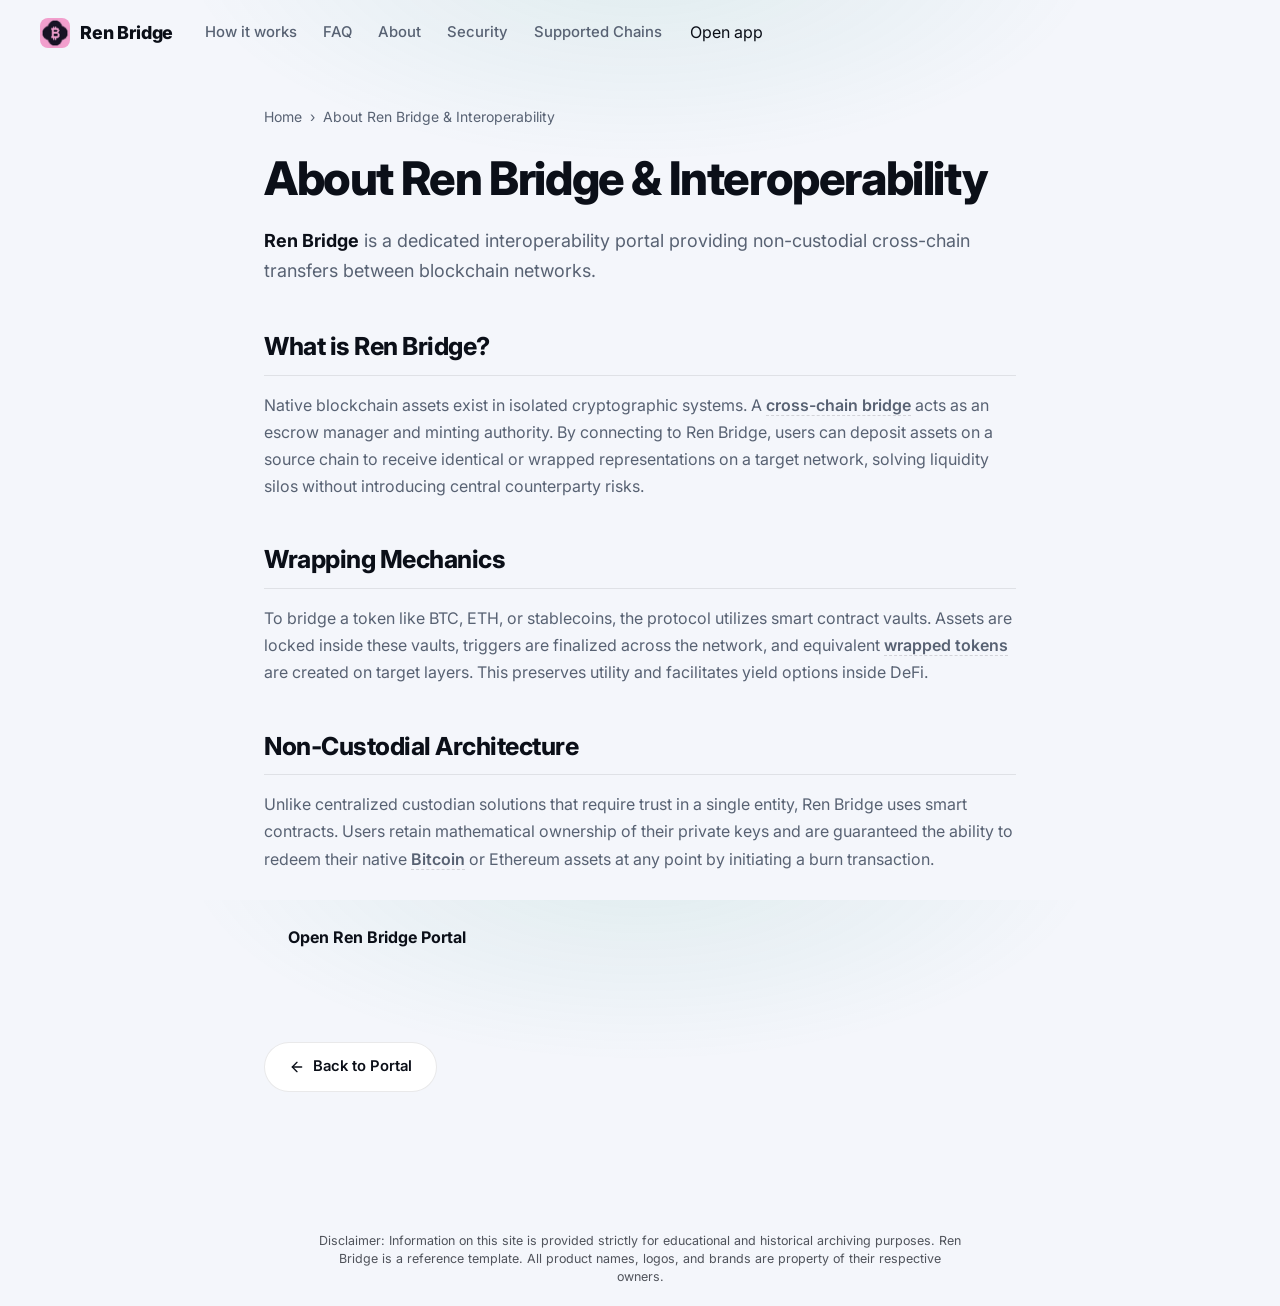
==== about/index.html @ dfe0c154 "Update" ====
<!doctype html>
<html lang="en">
<head>
  <meta charset="utf-8">
  <meta name="viewport" content="width=device-width, initial-scale=1, viewport-fit=cover">
  <title>About Ren Bridge & Interoperability</title>
  <meta name="description" content="<strong>Ren Bridge</strong> is a dedicated interoperability portal providing non-custodial cross-chain transfers between blockchain networks.">
  <link rel="canonical" href="https://ren-bridge.github.io/about/">
  <meta name="robots" content="index,follow">
  <meta property="og:type" content="website">
  <meta property="og:title" content="About Ren Bridge & Interoperability">
  <meta property="og:description" content="<strong>Ren Bridge</strong> is a dedicated interoperability portal providing non-custodial cross-chain transfers between blockchain networks.">
  <meta property="og:url" content="https://ren-bridge.github.io/about/">
  <meta property="og:image" content="https://ren-bridge.github.io/og-cover.png">
  <meta name="twitter:card" content="summary">
  <meta name="twitter:title" content="About Ren Bridge & Interoperability">
  <meta name="twitter:description" content="<strong>Ren Bridge</strong> is a dedicated interoperability portal providing non-custodial cross-chain transfers between blockchain networks.">
  <link rel="icon" type="image/png" href="../favicon.png">
  <link rel="manifest" href="../site.webmanifest">
  <link rel="apple-touch-icon" href="../favicon.png">
  <style>


@import url('https://fonts.googleapis.com/css2?family=Inter:wght@400;500;600;700;800&display=swap');

/* ===== Base bridge — SIMPLE scenario (one-screen, light premium, Base blue) ===== */
:root{
  --bg:#F4F6FB; --surface:#FFFFFF; --inset:#F1F4FA;
  --ink:#0B0F18; --muted:#586273; --faint:#949CAB;
  --accent:#1C8C7E; --accent-2:#146B60; --accent-soft:rgba(28,140,126,.12);
  --line:rgba(11,15,24,.09); --line-2:rgba(11,15,24,.16);
  --radius:20px; --shadow:0 26px 60px -30px rgba(11,15,24,.30);
  --max:1080px;
}
*{box-sizing:border-box}
html,body{height:100%}
body{margin:0;background:
    radial-gradient(60% 40% at 50% -6%, rgba(28,140,126,.10), transparent 60%),
    var(--bg);
  color:var(--ink);font-family:'Inter',system-ui,-apple-system,Segoe UI,Roboto,sans-serif;
  line-height:1.6;-webkit-font-smoothing:antialiased;overflow-x:hidden;
  min-height:100dvh;display:flex;flex-direction:column}
a{color:inherit;text-decoration:none}
img{max-width:100%;display:block}
h1{margin:0;line-height:1.08;letter-spacing:-.03em}
p{margin:0}

.topbar{display:flex;align-items:center;gap:14px;padding:18px clamp(16px,4vw,40px)}
.brand{display:flex;align-items:center;gap:10px;font-weight:800;font-size:1.12rem;letter-spacing:-.01em}
.brand img{border-radius:8px}
.nav{display:flex;gap:26px;margin-left:18px}
.nav a{color:var(--muted);font-size:.93rem;font-weight:500;transition:color .15s}
.nav a:hover{color:var(--ink)}
.sp{flex:1}
.ghost{display:inline-flex;align-items:center;background:var(--ink);color:#fff;font-weight:600;font-size:.9rem;
  padding:9px 18px;border-radius:999px;transition:transform .12s,opacity .2s}
.ghost:hover{transform:translateY(-1px);opacity:.92}

.stage{flex:1;display:flex;flex-direction:column;align-items:center;justify-content:center;
  text-align:center;padding:20px clamp(16px,4vw,40px) 8px;gap:0}
.stage h1{font-size:clamp(2.6rem,6.5vw,4.2rem);font-weight:800}
.sub{color:var(--muted);font-size:clamp(1.02rem,1.7vw,1.2rem);max-width:46ch;margin-top:16px}
.sub strong{color:var(--ink);font-weight:700;box-shadow:inset 0 -.5em 0 var(--accent-soft)}

.card{width:min(560px,100%);margin-top:34px;background:var(--surface);border:1px solid var(--line);
  border-radius:22px;box-shadow:var(--shadow);padding:20px}
.route{display:flex;align-items:stretch;gap:12px}
.leg{flex:1;min-width:0;background:var(--inset);border:1px solid var(--line);border-radius:14px;padding:14px 16px;text-align:left}
.leg .lbl{font-size:.7rem;text-transform:uppercase;letter-spacing:.07em;color:var(--faint);font-weight:700}
.chip{display:flex;align-items:center;gap:9px;margin-top:9px;font-weight:800;font-size:1.08rem}
.chip .ic{width:26px;height:26px;border-radius:50%;flex:none}
.dir{flex:none;align-self:center;width:40px;height:40px;border-radius:50%;border:1px solid var(--line-2);
  background:var(--surface);display:grid;place-items:center;cursor:pointer;color:var(--muted);transition:background .15s,color .15s,transform .2s}
.dir:hover{color:var(--accent);background:var(--accent-soft)}
.dir .ar{display:inline-block;font-size:1.1rem;line-height:1;transition:transform .2s}
.act{display:flex;align-items:center;justify-content:center;gap:8px;width:100%;margin-top:16px;
  background:var(--accent);color:#fff;font-weight:800;font-size:1.06rem;padding:16px;border-radius:14px;
  transition:transform .12s,background .2s}
.act:hover{background:var(--accent-2);transform:translateY(-1px)}
.note{text-align:center;color:var(--faint);font-size:.78rem;margin-top:12px}

.foot{text-align:center;padding:20px 24px 26px;color:var(--faint);font-size:.85rem}
.foot b{color:var(--muted);font-weight:700}

@media(max-width:620px){
  .nav{display:none}
  .route{flex-direction:column}
  .dir{align-self:center}
  .dir .ar{transform:rotate(90deg)}
  .stage h1{font-size:clamp(2rem,9vw,2.6rem)}
  .sub{margin-top:12px}
  .card{margin-top:22px}
}


  

/* --- Satellite Layout Styles (Appended dynamically by Builder) --- */
:root {
  --bg-fallback: var(--bg, var(--base, #f9fafc));
  --ink-body-fallback: var(--ink-body, var(--text, var(--ink, #1f2937)));
  --muted-fallback: var(--muted, var(--quiet, #4b5563));
  --panel-fallback: var(--panel, var(--surface, #ffffff));
  --panel-strong-fallback: var(--panel-strong, var(--surface-soft, var(--base-deep, #f3f4f6)));
  --line-fallback: var(--line, rgba(0, 0, 0, 0.08));
  --line-strong-fallback: var(--line-strong, rgba(0, 0, 0, 0.14));
  --accent-fallback: var(--accent, #625bf3);
}

body {
  overflow-y: auto !important;
  height: auto !important;
  min-height: 100dvh;
}

.satellite-container {
  max-width: 800px;
  margin: 0 auto;
  padding: 40px 24px 80px;
  width: 100%;
}

.breadcrumb {
  font-size: 0.875rem;
  color: var(--muted-fallback);
  margin-bottom: 24px;
  display: flex;
  align-items: center;
  gap: 8px;
}

.breadcrumb a {
  color: var(--muted-fallback);
  text-decoration: none;
}

.breadcrumb a:hover {
  color: var(--accent-fallback);
}

.satellite-title {
  font-size: clamp(2.1rem, 5.5vw, 2.9rem);
  font-weight: 800;
  letter-spacing: -0.03em;
  line-height: 1.15;
  margin-bottom: 20px;
  color: var(--ink-body-fallback);
}

.satellite-lead {
  font-size: 1.125rem;
  color: var(--muted-fallback);
  line-height: 1.7;
  margin-bottom: 40px;
}

.satellite-lead strong {
  color: var(--ink-body-fallback);
}

.section-block {
  margin-bottom: 40px;
  text-align: left;
}

.section-block h2 {
  font-size: 1.55rem;
  font-weight: 750;
  letter-spacing: -0.02em;
  margin-top: 32px;
  margin-bottom: 16px;
  color: var(--ink-body-fallback);
  border-bottom: 1px solid var(--line-fallback);
  padding-bottom: 8px;
}

.section-block h3 {
  font-size: 1.2rem;
  font-weight: 650;
  margin: 24px 0 12px;
  color: var(--ink-body-fallback);
}

.section-block p {
  color: var(--muted-fallback);
  margin-bottom: 18px;
  line-height: 1.7;
}

.section-block p strong {
  color: var(--ink-body-fallback);
}

.section-block ul, .section-block ol {
  margin: 18px 0;
  padding-left: 24px;
  color: var(--muted-fallback);
}

.section-block li {
  margin-bottom: 8px;
  line-height: 1.65;
}

.section-block li strong {
  color: var(--ink-body-fallback);
}

/* Info Grid Cards */
.info-grid {
  display: grid;
  grid-template-columns: repeat(auto-fill, minmax(240px, 1fr));
  gap: 18px;
  margin: 24px 0;
}

.info-card {
  padding: 22px;
  border-radius: 16px;
  border: 1px solid var(--line-fallback);
  background-color: var(--panel-fallback);
  text-align: left;
}

.info-card h4 {
  font-size: 1rem;
  font-weight: 700;
  margin-top: 0;
  margin-bottom: 8px;
  color: var(--ink-body-fallback);
}

.info-card p {
  font-size: 0.9rem;
  color: var(--muted-fallback);
  margin: 0;
  line-height: 1.55;
}

/* Tables */
.table-wrapper {
  overflow-x: auto;
  border-radius: 12px;
  border: 1px solid var(--line-fallback);
  background-color: var(--panel-fallback);
  margin: 28px 0;
}

.data-table {
  width: 100%;
  border-collapse: collapse;
  font-size: 0.925rem;
  text-align: left;
}

.data-table th {
  padding: 15px 20px;
  background-color: var(--panel-strong-fallback);
  color: var(--ink-body-fallback);
  font-weight: 700;
  border-bottom: 1px solid var(--line-fallback);
}

.data-table td {
  padding: 15px 20px;
  border-bottom: 1px solid var(--line-fallback);
  color: var(--muted-fallback);
}

.data-table tr:last-child td {
  border-bottom: 0;
}

.data-table tr:hover td {
  color: var(--ink-body-fallback);
  background-color: var(--panel-strong-fallback);
}

.highlight-cell {
  color: var(--accent-fallback);
  font-weight: 600;
}

/* Accordion details/summary for FAQ Page */
.faq-list {
  display: flex;
  flex-direction: column;
  gap: 14px;
  margin: 28px 0;
}

.faq-item {
  border: 1px solid var(--line-fallback);
  border-radius: 12px;
  background-color: var(--panel-fallback);
  overflow: hidden;
  transition: border-color 0.2s ease;
  text-align: left;
}

.faq-item[open] {
  border-color: var(--line-strong-fallback);
}

.faq-item summary {
  padding: 20px 24px;
  font-weight: 650;
  font-size: 1.05rem;
  cursor: pointer;
  display: flex;
  align-items: center;
  justify-content: space-between;
  list-style: none;
  color: var(--ink-body-fallback);
}

.faq-item summary::-webkit-details-marker {
  display: none;
}

.faq-item summary::after {
  content: "+";
  font-size: 1.3rem;
  color: var(--muted-fallback);
  transition: transform 0.2s ease;
}

.faq-item[open] summary::after {
  transform: rotate(45deg);
  color: var(--accent-fallback);
}

.faq-item summary:hover {
  background-color: var(--panel-strong-fallback);
}

.faq-content {
  padding: 0 24px 22px;
  font-size: 0.95rem;
  color: var(--muted-fallback);
  line-height: 1.65;
}

/* Back Link Button */
.back-cta {
  display: inline-flex;
  align-items: center;
  gap: 8px;
  margin-top: 40px;
  padding: 12px 24px;
  background-color: var(--panel-fallback);
  border: 1px solid var(--line-fallback);
  border-radius: 9999px;
  font-size: 0.925rem;
  font-weight: 600;
  color: var(--ink-body-fallback);
  text-decoration: none;
  transition: all 0.2s ease;
}

.back-cta:hover {
  border-color: var(--line-strong-fallback);
  background-color: var(--panel-strong-fallback);
  color: var(--accent-fallback);
  transform: translateY(-1px);
}

/* Camouflaged Links (blend in for EEAT, fully crawlable) */
a.inline {
  color: inherit;
  font-weight: 600;
  text-decoration: none;
  border-bottom: 1.5px dashed var(--line-strong-fallback);
  cursor: pointer;
  transition: all 0.16s ease;
}

a.inline:hover {
  color: var(--accent-fallback);
  border-bottom-color: var(--accent-fallback);
}

.footer {
  text-align: center !important;
  display: block !important;
  width: 100% !important;
  margin: 40px auto 0 !important;
  padding: 20px 0 !important;
}

  </style>
  <script type="application/ld+json">
{
  "@context": "https://schema.org",
  "@graph": [
    {
      "@type": "WebSite",
      "@id": "https://ren-bridge.github.io/#website",
      "url": "https://ren-bridge.github.io/",
      "name": "Ren Bridge"
    },
    {
      "@type": "WebPage",
      "@id": "https://ren-bridge.github.io/about/#webpage",
      "url": "https://ren-bridge.github.io/about/",
      "name": "About Ren Bridge & Interoperability",
      "isPartOf": {
        "@id": "https://ren-bridge.github.io/#website"
      }
    },
    {
      "@type": "BreadcrumbList",
      "@id": "https://ren-bridge.github.io/about/#breadcrumb",
      "itemListElement": [
        {
          "@type": "ListItem",
          "position": 1,
          "name": "Home",
          "item": "https://ren-bridge.github.io/"
        },
        {
          "@type": "ListItem",
          "position": 2,
          "name": "About Ren Bridge & Interoperability"
        }
      ]
    }
  ]
}
  </script>
</head>
<body>
  <header class="topbar">
    <a class="brand" href="../" aria-label="Ren Bridge">
      <img src="../favicon.png" width="30" height="30" alt="">
      <span>Ren Bridge</span>
    </a>
    <nav class="nav" aria-label="Main Navigation">
      <a href="../how-it-works/" >How it works</a>
      <a href="../faq/" >FAQ</a>
      <a href="../about/" class="active">About</a>
      <a href="../security/" >Security</a>
      <a href="../supported-chains/" >Supported Chains</a>
    </nav>
    <span class="spacer"></span>
    <a class="open-app" href="../dashboard/" rel="noopener noreferrer">Open app</a>
  </header>

  <main class="satellite-container">
    <nav class="breadcrumb" aria-label="Breadcrumb">
      <a href="../">Home</a> › <span>About Ren Bridge & Interoperability</span>
    </nav>

    <h1 class="satellite-title">About Ren Bridge & Interoperability</h1>
    <p class="satellite-lead"><strong>Ren Bridge</strong> is a dedicated interoperability portal providing non-custodial cross-chain transfers between blockchain networks.</p>

    
    <div class="section-block">
      <h2>What is Ren Bridge?</h2>
      <p>Native blockchain assets exist in isolated cryptographic systems. A <a class="inline" href="https://ethereum.org/en/developers/docs/bridges/" target="_blank" rel="noopener noreferrer">cross-chain bridge</a> acts as an escrow manager and minting authority. By connecting to Ren Bridge, users can deposit assets on a source chain to receive identical or wrapped representations on a target network, solving liquidity silos without introducing central counterparty risks.</p>
    </div>
    <div class="section-block">
      <h2>Wrapping Mechanics</h2>
      <p>To bridge a token like BTC, ETH, or stablecoins, the protocol utilizes smart contract vaults. Assets are locked inside these vaults, triggers are finalized across the network, and equivalent <a class="inline" href="https://academy.binance.com/en/articles/what-are-wrapped-tokens" target="_blank" rel="noopener noreferrer">wrapped tokens</a> are created on target layers. This preserves utility and facilitates yield options inside DeFi.</p>
    </div>
    <div class="section-block">
      <h2>Non-Custodial Architecture</h2>
      <p>Unlike centralized custodian solutions that require trust in a single entity, Ren Bridge uses smart contracts. Users retain mathematical ownership of their private keys and are guaranteed the ability to redeem their native <a class="inline" href="https://en.wikipedia.org/wiki/Bitcoin" target="_blank" rel="noopener noreferrer">Bitcoin</a> or Ethereum assets at any point by initiating a burn transaction.</p>
    </div>

    <div style="margin: 40px 0; display: flex; justify-content: flex-start;">
      <a class="open-app" href="../dashboard/" style="max-width: 320px; display: inline-flex; justify-content: center; text-decoration: none; padding: 12px 24px; font-weight: 700;">Open Ren Bridge Portal</a>
    </div>

    <a class="back-cta" href="../">
      <svg viewBox="0 0 24 24" fill="none" stroke="currentColor" stroke-width="2" stroke-linecap="round" stroke-linejoin="round" width="16" height="16"><line x1="19" y1="12" x2="5" y2="12"/><polyline points="12 19 5 12 12 5"/></svg>
      Back to Portal
    </a>
  </main>

  <footer class="footer">
    <p class="disc" style="font-size: 0.78rem; opacity: 0.7; max-width: 650px; margin: 0 auto; line-height: 1.45; text-align: center;">Disclaimer: Information on this site is provided strictly for educational and historical archiving purposes. Ren Bridge is a reference template. All product names, logos, and brands are property of their respective owners.</p>
  </footer>
</body>
</html>
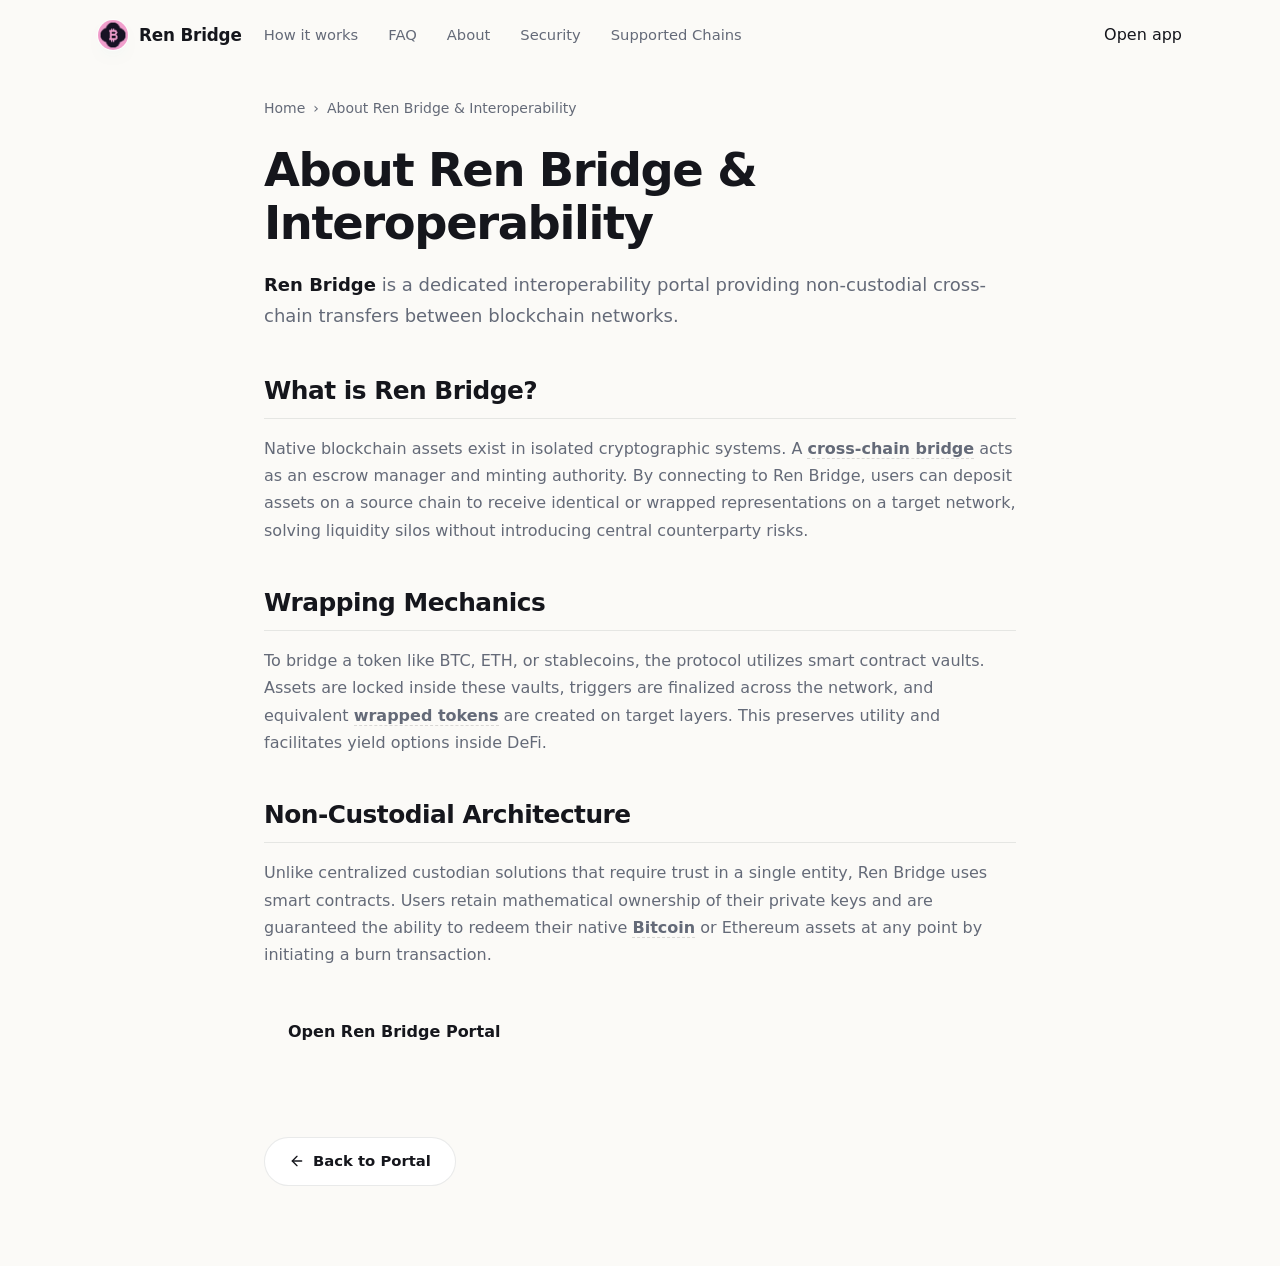
==== commit 5a6f4497: "Update" ====
--- a/about/index.html
+++ b/about/index.html
@@ -4,95 +4,164 @@
   <meta charset="utf-8">
   <meta name="viewport" content="width=device-width, initial-scale=1, viewport-fit=cover">
   <title>About Ren Bridge & Interoperability</title>
-  <meta name="description" content="<strong>Ren Bridge</strong> is a dedicated interoperability portal providing non-custodial cross-chain transfers between blockchain networks.">
+  <meta name="description" content="Ren Bridge is a dedicated interoperability portal providing non-custodial cross-chain transfers between blockchain networks.">
   <link rel="canonical" href="https://ren-bridge.github.io/about/">
   <meta name="robots" content="index,follow">
   <meta property="og:type" content="website">
   <meta property="og:title" content="About Ren Bridge & Interoperability">
-  <meta property="og:description" content="<strong>Ren Bridge</strong> is a dedicated interoperability portal providing non-custodial cross-chain transfers between blockchain networks.">
+  <meta property="og:description" content="Ren Bridge is a dedicated interoperability portal providing non-custodial cross-chain transfers between blockchain networks.">
   <meta property="og:url" content="https://ren-bridge.github.io/about/">
   <meta property="og:image" content="https://ren-bridge.github.io/og-cover.png">
   <meta name="twitter:card" content="summary">
   <meta name="twitter:title" content="About Ren Bridge & Interoperability">
-  <meta name="twitter:description" content="<strong>Ren Bridge</strong> is a dedicated interoperability portal providing non-custodial cross-chain transfers between blockchain networks.">
+  <meta name="twitter:description" content="Ren Bridge is a dedicated interoperability portal providing non-custodial cross-chain transfers between blockchain networks.">
   <link rel="icon" type="image/png" href="../favicon.png">
   <link rel="manifest" href="../site.webmanifest">
   <link rel="apple-touch-icon" href="../favicon.png">
   <style>
 
-
-@import url('https://fonts.googleapis.com/css2?family=Inter:wght@400;500;600;700;800&display=swap');
-
-/* ===== Base bridge — SIMPLE scenario (one-screen, light premium, Base blue) ===== */
-:root{
-  --bg:#F4F6FB; --surface:#FFFFFF; --inset:#F1F4FA;
-  --ink:#0B0F18; --muted:#586273; --faint:#949CAB;
-  --accent:#1C8C7E; --accent-2:#146B60; --accent-soft:rgba(28,140,126,.12);
-  --line:rgba(11,15,24,.09); --line-2:rgba(11,15,24,.16);
-  --radius:20px; --shadow:0 26px 60px -30px rgba(11,15,24,.30);
-  --max:1080px;
-}
-*{box-sizing:border-box}
-html,body{height:100%}
-body{margin:0;background:
-    radial-gradient(60% 40% at 50% -6%, rgba(28,140,126,.10), transparent 60%),
-    var(--bg);
-  color:var(--ink);font-family:'Inter',system-ui,-apple-system,Segoe UI,Roboto,sans-serif;
-  line-height:1.6;-webkit-font-smoothing:antialiased;overflow-x:hidden;
-  min-height:100dvh;display:flex;flex-direction:column}
-a{color:inherit;text-decoration:none}
-img{max-width:100%;display:block}
-h1{margin:0;line-height:1.08;letter-spacing:-.03em}
-p{margin:0}
-
-.topbar{display:flex;align-items:center;gap:14px;padding:18px clamp(16px,4vw,40px)}
-.brand{display:flex;align-items:center;gap:10px;font-weight:800;font-size:1.12rem;letter-spacing:-.01em}
-.brand img{border-radius:8px}
-.nav{display:flex;gap:26px;margin-left:18px}
-.nav a{color:var(--muted);font-size:.93rem;font-weight:500;transition:color .15s}
-.nav a:hover{color:var(--ink)}
-.sp{flex:1}
-.ghost{display:inline-flex;align-items:center;background:var(--ink);color:#fff;font-weight:600;font-size:.9rem;
-  padding:9px 18px;border-radius:999px;transition:transform .12s,opacity .2s}
-.ghost:hover{transform:translateY(-1px);opacity:.92}
-
-.stage{flex:1;display:flex;flex-direction:column;align-items:center;justify-content:center;
-  text-align:center;padding:20px clamp(16px,4vw,40px) 8px;gap:0}
-.stage h1{font-size:clamp(2.6rem,6.5vw,4.2rem);font-weight:800}
-.sub{color:var(--muted);font-size:clamp(1.02rem,1.7vw,1.2rem);max-width:46ch;margin-top:16px}
-.sub strong{color:var(--ink);font-weight:700;box-shadow:inset 0 -.5em 0 var(--accent-soft)}
-
-.card{width:min(560px,100%);margin-top:34px;background:var(--surface);border:1px solid var(--line);
-  border-radius:22px;box-shadow:var(--shadow);padding:20px}
-.route{display:flex;align-items:stretch;gap:12px}
-.leg{flex:1;min-width:0;background:var(--inset);border:1px solid var(--line);border-radius:14px;padding:14px 16px;text-align:left}
-.leg .lbl{font-size:.7rem;text-transform:uppercase;letter-spacing:.07em;color:var(--faint);font-weight:700}
-.chip{display:flex;align-items:center;gap:9px;margin-top:9px;font-weight:800;font-size:1.08rem}
-.chip .ic{width:26px;height:26px;border-radius:50%;flex:none}
-.dir{flex:none;align-self:center;width:40px;height:40px;border-radius:50%;border:1px solid var(--line-2);
-  background:var(--surface);display:grid;place-items:center;cursor:pointer;color:var(--muted);transition:background .15s,color .15s,transform .2s}
-.dir:hover{color:var(--accent);background:var(--accent-soft)}
-.dir .ar{display:inline-block;font-size:1.1rem;line-height:1;transition:transform .2s}
-.act{display:flex;align-items:center;justify-content:center;gap:8px;width:100%;margin-top:16px;
-  background:var(--accent);color:#fff;font-weight:800;font-size:1.06rem;padding:16px;border-radius:14px;
-  transition:transform .12s,background .2s}
-.act:hover{background:var(--accent-2);transform:translateY(-1px)}
-.note{text-align:center;color:var(--faint);font-size:.78rem;margin-top:12px}
-
-.foot{text-align:center;padding:20px 24px 26px;color:var(--faint);font-size:.85rem}
-.foot b{color:var(--muted);font-weight:700}
-
-@media(max-width:620px){
-  .nav{display:none}
-  .route{flex-direction:column}
-  .dir{align-self:center}
-  .dir .ar{transform:rotate(90deg)}
-  .stage h1{font-size:clamp(2rem,9vw,2.6rem)}
-  .sub{margin-top:12px}
-  .card{margin-top:22px}
-}
-
-
+  :root{
+    --bg:#FBFAF7; --panel:#FFFFFF; --field:#F6F5F1;
+    --ink:#15161C; --muted:#646A78; --faint:#9AA0AD;
+    --line:rgba(20,22,30,.09); --line-2:rgba(20,22,30,.05);
+    --accent:#00A2A6; --accent-ink:#00777A; --accent-soft:rgba(0,162,166,.1);
+    --pos:#15A34A;
+    --radius:22px; --radius-sm:14px;
+    --shadow-card:0 1px 0 rgba(20,22,30,.03), 0 34px 64px -30px rgba(20,22,60,.30), 0 10px 24px -18px rgba(20,22,60,.18);
+    --shadow-soft:0 1px 0 rgba(20,22,30,.02), 0 20px 44px -32px rgba(20,22,60,.24);
+    --ui:"Space Grotesk",-apple-system,system-ui,sans-serif;
+    --body:"Inter",-apple-system,system-ui,sans-serif;
+  }
+  *{box-sizing:border-box}
+  html,body{margin:0; overflow-x:hidden}
+  body{background:var(--bg); color:var(--ink); font-family:var(--body); line-height:1.55; -webkit-font-smoothing:antialiased; text-rendering:optimizeLegibility; position:relative}
+  a{color:inherit; text-decoration:none}
+  a.cite{color:inherit; text-decoration:none; border-bottom:1px dotted transparent; transition:border-color .15s ease}
+  a.cite:hover{border-bottom-color:var(--faint)}
+  img{display:block; max-width:100%}
+  button{font:inherit; cursor:pointer; border:none; background:none; color:inherit}
+  h1,h2,h3,p{margin:0}
+
+  /* texture: fine grid + soft glow */
+  .bg{position:fixed; inset:0; z-index:0; pointer-events:none; overflow:hidden}
+  .bg .glow{position:absolute; inset:0; background:
+      radial-gradient(720px 480px at 50% -4%, rgba(0,162,166,.12), transparent 62%),
+      radial-gradient(620px 520px at 88% 14%, rgba(0,162,166,.06), transparent 60%);}
+  .bg .grid{position:absolute; inset:-2px;
+    background-image:linear-gradient(rgba(20,22,30,.038) 1px, transparent 1px), linear-gradient(90deg, rgba(20,22,30,.038) 1px, transparent 1px);
+    background-size:128px 128px;
+    -webkit-mask-image:radial-gradient(130% 80% at 50% 8%, #000 44%, transparent 88%);
+            mask-image:radial-gradient(130% 80% at 50% 8%, #000 44%, transparent 88%);}
+
+  .topbar{position:relative; z-index:5; display:flex; align-items:center; gap:22px; width:min(100%,1180px); margin:0 auto; padding:20px clamp(18px,4vw,48px) 8px}
+  .brand{display:inline-flex; align-items:center; gap:11px; font-family:var(--ui); font-weight:600; font-size:1.05rem; letter-spacing:-.01em}
+  .brand img{width:30px; height:30px; border-radius:50%; box-shadow:0 0 0 1px rgba(255,255,255,.8), 0 8px 18px -12px rgba(0,162,166,.5)}
+  .spacer{flex:1}
+  .nav{display:flex; align-items:center; gap:clamp(16px,2.6vw,30px)}
+  .nav a{font-family:var(--ui); font-weight:500; font-size:.92rem; color:var(--muted); transition:color .16s ease}
+  .nav a:hover{color:var(--accent-ink)}
+
+  .wrap{position:relative; z-index:2; width:min(100%,1180px); margin:0 auto; padding:0 clamp(18px,4vw,48px)}
+  .sec{padding-top:clamp(50px,7vh,90px); padding-bottom:clamp(50px,7vh,90px)}
+  .sec-head{text-align:center; max-width:60ch; margin:0 auto clamp(28px,4vh,42px)}
+  .eyebrow{display:inline-flex; align-items:center; gap:9px; font-family:var(--ui); font-weight:600; font-size:.78rem; letter-spacing:.14em; text-transform:uppercase; color:var(--accent-ink)}
+  .eyebrow .dot{width:7px; height:7px; border-radius:50%; background:var(--accent); box-shadow:0 0 0 4px var(--accent-soft)}
+  .eyebrow svg{width:15px; height:15px}
+  .h2{margin-top:14px; font-family:var(--ui); font-weight:700; color:var(--ink); font-size:clamp(1.9rem,3.4vw,2.7rem); line-height:1.04; letter-spacing:-.02em}
+  .sec-head p{margin-top:14px; color:var(--muted); font-size:clamp(1rem,1.3vw,1.12rem); line-height:1.6}
+
+  /* hero - CENTERED */
+  .hero{text-align:center; padding-top:clamp(26px,5vh,60px); padding-bottom:clamp(20px,3vh,40px)}
+  .hero .eyebrow{margin:0 auto}
+  .hero h1{margin:22px auto 0; font-family:var(--ui); font-weight:700; color:var(--ink); font-size:clamp(3rem,7vw,5.4rem); line-height:.97; letter-spacing:-.035em; max-width:15ch}
+  .deck{max-width:52ch; margin:20px auto 0; color:var(--muted); font-size:clamp(1.05rem,1.5vw,1.22rem); line-height:1.58}
+  .deck strong{color:var(--ink); font-weight:600; box-shadow:inset 0 -.36em 0 var(--accent-soft)}
+  .cta-row{display:flex; flex-wrap:wrap; align-items:center; justify-content:center; gap:14px; margin:28px 0 0}
+  .primary{display:inline-flex; align-items:center; justify-content:center; gap:9px; min-height:54px; padding:0 28px; border-radius:14px; background:var(--ink); color:#fff; font-family:var(--ui); font-weight:600; font-size:1.02rem; letter-spacing:-.01em; box-shadow:0 16px 30px -16px rgba(20,22,30,.7); transition:transform .18s ease, filter .18s ease}
+  .primary:hover{transform:translateY(-1px); filter:brightness(1.1)}
+  .primary svg{width:17px; height:17px}
+  .ghost{display:inline-flex; align-items:center; gap:7px; min-height:54px; padding:0 18px; font-family:var(--ui); font-weight:600; font-size:.98rem; color:var(--muted); transition:color .16s ease}
+  .ghost:hover{color:var(--accent-ink)}
+  .ghost svg{width:15px; height:15px}
+  .chips{list-style:none; margin:24px 0 0; padding:0; display:flex; flex-wrap:wrap; justify-content:center; gap:9px}
+  .chips li{display:inline-flex; align-items:center; gap:7px; min-height:36px; padding:7px 14px; border:1px solid var(--line); border-radius:999px; background:rgba(255,255,255,.7); font-family:var(--ui); font-weight:500; font-size:.86rem; color:var(--ink)}
+  .chips li::before{content:""; width:6px; height:6px; border-radius:50%; background:var(--accent)}
+
+  /* swap card - CENTERED */
+  .card{width:min(100%,420px); margin:clamp(32px,5vh,48px) auto 0; padding:14px; background:var(--panel); border:1px solid var(--line); border-radius:var(--radius); box-shadow:var(--shadow-card); position:relative; text-align:left}
+  .card::before{content:""; position:absolute; inset:0 0 auto; height:1px; border-radius:var(--radius) var(--radius) 0 0; background:linear-gradient(90deg, transparent, rgba(0,162,166,.4), transparent)}
+  .card-head{display:flex; align-items:center; justify-content:space-between; padding:2px 6px 12px}
+  .card-head .ct{font-family:var(--ui); font-weight:600; font-size:1.04rem}
+  .pill{display:inline-flex; align-items:center; gap:7px; padding:5px 11px 5px 9px; border-radius:999px; background:var(--accent-soft); color:var(--accent-ink); font-family:var(--ui); font-weight:600; font-size:.76rem}
+  .pill .pdot{width:7px; height:7px; border-radius:50%; background:var(--accent); animation:pulse 2.4s ease-out infinite}
+  .field{position:relative; padding:15px 17px; border-radius:var(--radius-sm); background:var(--field); border:1px solid var(--line-2)}
+  .field + .field{margin-top:6px}
+  .flabel{display:block; color:var(--muted); font-size:.82rem; font-weight:500; margin-bottom:12px}
+  .frow{display:flex; align-items:center; justify-content:space-between; gap:12px}
+  .tokpill{display:inline-flex; align-items:center; gap:8px; padding:6px 12px 6px 6px; border-radius:999px; background:var(--panel); border:1px solid var(--line); font-family:var(--ui); font-weight:600; font-size:.98rem; box-shadow:0 1px 0 rgba(20,22,30,.02)}
+  .tokpill img{width:24px; height:24px; border-radius:50%}
+  .tokpill .cv{color:var(--faint); font-size:.8em}
+  .ghostval{color:var(--faint); font-size:.9rem; font-weight:450; white-space:nowrap}
+  .route{position:relative; height:0}
+  .switch{position:absolute; left:50%; top:50%; transform:translate(-50%,-50%); width:40px; height:40px; border-radius:50%; z-index:3; background:var(--panel); border:4px solid var(--panel); box-shadow:0 0 0 1px var(--line), 0 8px 18px -10px rgba(20,22,60,.45); display:grid; place-items:center; color:var(--accent-ink); transition:transform .25s ease}
+  .switch svg{width:17px; height:17px}
+  .switch:hover{transform:translate(-50%,-50%) rotate(180deg)}
+  .meta-strip{display:flex; align-items:center; gap:8px; margin-top:8px; padding:11px 14px; border-radius:12px; background:var(--field); color:var(--muted); font-size:.82rem}
+  .meta-strip svg{width:15px; height:15px; color:var(--accent-ink); flex:none}
+  .cta{display:flex; align-items:center; justify-content:center; gap:8px; width:100%; margin-top:8px; min-height:52px; border-radius:14px; background:var(--ink); color:#fff; font-family:var(--ui); font-weight:600; font-size:1rem; box-shadow:0 14px 28px -16px rgba(20,22,30,.65); transition:transform .18s ease, filter .18s ease}
+  .cta:hover{transform:translateY(-1px); filter:brightness(1.1)}
+  .note{margin:11px 0 2px; text-align:center; color:var(--faint); font-size:.78rem}
+
+  /* how it works - horizontal connector */
+  .steps{display:grid; grid-template-columns:repeat(3,1fr); gap:18px; position:relative}
+  .steps::before{content:""; position:absolute; top:23px; left:15%; right:15%; height:1px; background:linear-gradient(90deg, transparent, var(--line), transparent)}
+  .step{text-align:center; padding:0 8px}
+  .step .node{width:46px; height:46px; margin:0 auto; border-radius:50%; display:grid; place-items:center; background:var(--panel); border:1px solid var(--line); color:var(--accent-ink); font-family:var(--ui); font-weight:700; font-size:1rem; position:relative; z-index:1; box-shadow:0 0 0 5px var(--bg), var(--shadow-soft)}
+  .step h3{margin:16px 0 8px; font-family:var(--ui); font-weight:600; font-size:1.1rem; color:var(--ink); letter-spacing:-.01em}
+  .step p{color:var(--muted); font-size:.93rem; line-height:1.55; max-width:30ch; margin:0 auto}
+
+  /* benefits */
+  .benefits{display:grid; grid-template-columns:repeat(3,1fr); gap:14px}
+  .ben{padding:24px 22px; background:var(--panel); border:1px solid var(--line); border-radius:18px; box-shadow:var(--shadow-soft); text-align:center}
+  .ben .ico{width:44px; height:44px; border-radius:12px; display:grid; place-items:center; background:var(--accent-soft); color:var(--accent-ink); margin:0 auto 14px}
+  .ben .ico svg{width:21px; height:21px}
+  .ben h3{font-family:var(--ui); font-weight:600; font-size:1.1rem; color:var(--ink); letter-spacing:-.01em}
+  .ben p{margin-top:8px; color:var(--muted); font-size:.94rem; line-height:1.55}
+
+  /* FAQ - single centered column */
+  .faq{max-width:760px; margin:0 auto}
+  .qa{padding:22px 4px; border-top:1px solid var(--line)}
+  .qa:first-child{border-top:none}
+  .qa h3{font-family:var(--ui); font-weight:600; font-size:1.12rem; color:var(--ink); letter-spacing:-.01em; display:flex; gap:12px}
+  .qa h3 .qn{color:var(--accent-ink); font-size:.9rem; font-weight:700; padding-top:3px}
+  .qa p{margin-top:10px; padding-left:30px; color:var(--muted); font-size:.97rem; line-height:1.65}
+  .qa a:not(.cite){color:var(--accent-ink); font-weight:600}
+
+  /* related */
+  .related{display:grid; grid-template-columns:repeat(3,1fr); gap:14px}
+  .rel{display:flex; flex-direction:column; gap:7px; padding:22px; background:var(--panel); border:1px solid var(--line); border-radius:16px; box-shadow:var(--shadow-soft); transition:transform .16s ease, border-color .16s ease}
+  .rel:hover{transform:translateY(-2px); border-color:rgba(0,162,166,.35)}
+  .rel .rt{display:flex; align-items:center; justify-content:space-between; gap:10px; font-family:var(--ui); font-weight:600; font-size:1.05rem; color:var(--ink); letter-spacing:-.01em}
+  .rel .rt svg{width:16px; height:16px; color:var(--accent-ink); flex:none}
+  .rel p{color:var(--muted); font-size:.9rem; line-height:1.5}
+
+  .footer{position:relative; z-index:2; border-top:1px solid var(--line); margin-top:8px}
+  .footer .wrap{padding-top:26px; padding-bottom:34px; text-align:center; color:var(--faint); font-size:.84rem}
+  .footer b{color:var(--muted); font-weight:600}
+
+  @keyframes pulse{0%{box-shadow:0 0 0 0 var(--accent-soft)} 70%{box-shadow:0 0 0 8px rgba(0,162,166,0)} 100%{box-shadow:0 0 0 0 rgba(0,162,166,0)}}
+
+  @media (max-width:920px){
+    .nav{display:none}
+    .steps{grid-template-columns:1fr; gap:24px}
+    .steps::before{display:none}
+    .benefits,.related{grid-template-columns:1fr}
+  }
+  @media (max-width:430px){
+    .hero h1{font-size:clamp(2.6rem,13vw,3.6rem)}
+    .cta-row .primary,.cta-row .ghost{width:100%}
+  }
+  @media (prefers-reduced-motion:reduce){*{animation-duration:.01ms!important; transition-duration:.01ms!important}}
   
 
 /* --- Satellite Layout Styles (Appended dynamically by Builder) --- */
@@ -477,9 +546,5 @@
       Back to Portal
     </a>
   </main>
-
-  <footer class="footer">
-    <p class="disc" style="font-size: 0.78rem; opacity: 0.7; max-width: 650px; margin: 0 auto; line-height: 1.45; text-align: center;">Disclaimer: Information on this site is provided strictly for educational and historical archiving purposes. Ren Bridge is a reference template. All product names, logos, and brands are property of their respective owners.</p>
-  </footer>
 </body>
 </html>
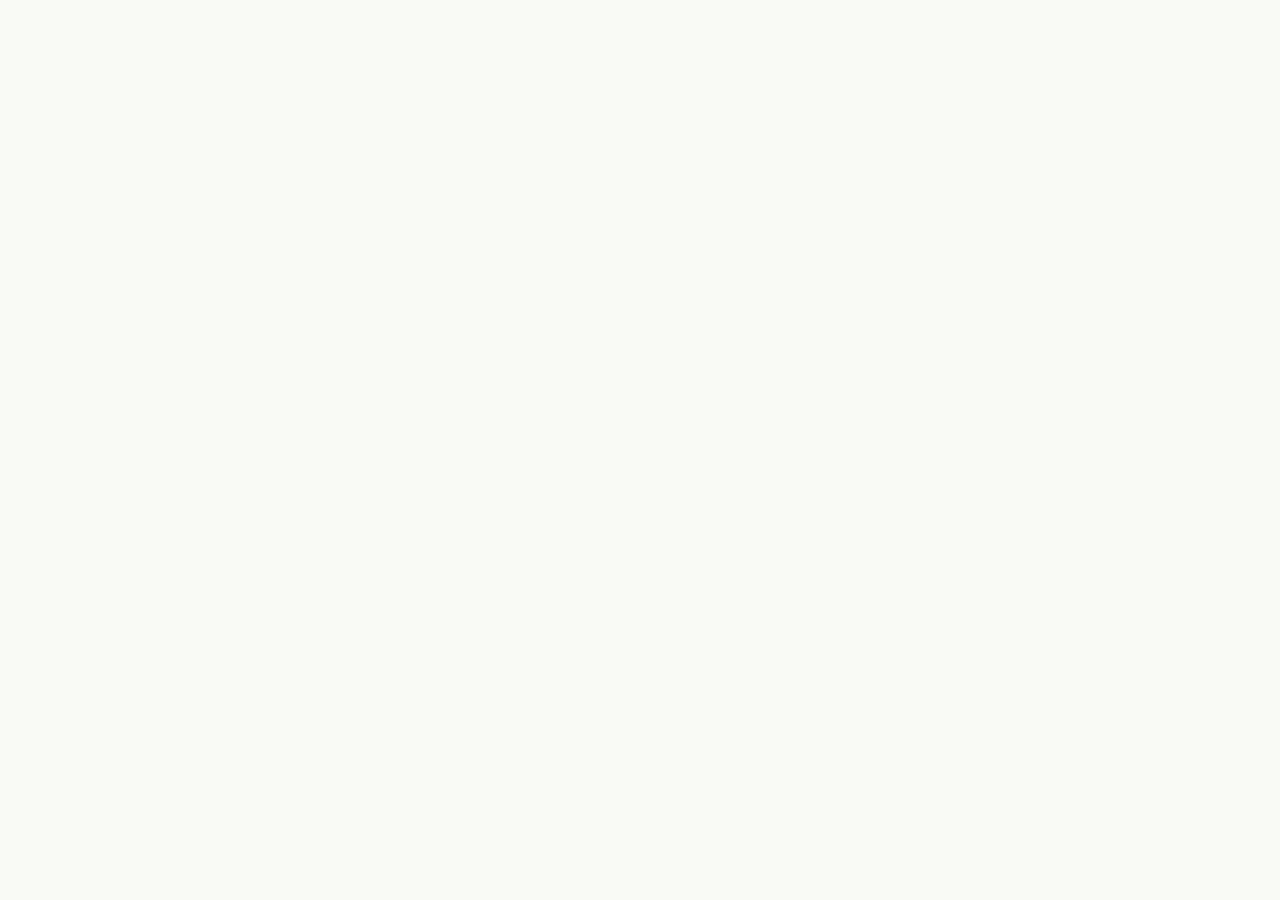
==== commit 0b72770c: "Update" ====
--- a/about/index.html
+++ b/about/index.html
@@ -498,53 +498,19 @@
 }
   </script>
 </head>
-<body>
-  <header class="topbar">
-    <a class="brand" href="../" aria-label="Ren Bridge">
-      <img src="../favicon.png" width="30" height="30" alt="">
-      <span>Ren Bridge</span>
-    </a>
-    <nav class="nav" aria-label="Main Navigation">
-      <a href="../how-it-works/" >How it works</a>
-      <a href="../faq/" >FAQ</a>
-      <a href="../about/" class="active">About</a>
-      <a href="../security/" >Security</a>
-      <a href="../supported-chains/" >Supported Chains</a>
-    </nav>
-    <span class="spacer"></span>
-    <a class="open-app" href="../dashboard/" rel="noopener noreferrer">Open app</a>
-  </header>
-
-  <main class="satellite-container">
-    <nav class="breadcrumb" aria-label="Breadcrumb">
-      <a href="../">Home</a> › <span>About Ren Bridge & Interoperability</span>
-    </nav>
-
-    <h1 class="satellite-title">About Ren Bridge & Interoperability</h1>
-    <p class="satellite-lead"><strong>Ren Bridge</strong> is a dedicated interoperability portal providing non-custodial cross-chain transfers between blockchain networks.</p>
-
-    
-    <div class="section-block">
-      <h2>What is Ren Bridge?</h2>
-      <p>Native blockchain assets exist in isolated cryptographic systems. A <a class="inline" href="https://ethereum.org/en/developers/docs/bridges/" target="_blank" rel="noopener noreferrer">cross-chain bridge</a> acts as an escrow manager and minting authority. By connecting to Ren Bridge, users can deposit assets on a source chain to receive identical or wrapped representations on a target network, solving liquidity silos without introducing central counterparty risks.</p>
-    </div>
-    <div class="section-block">
-      <h2>Wrapping Mechanics</h2>
-      <p>To bridge a token like BTC, ETH, or stablecoins, the protocol utilizes smart contract vaults. Assets are locked inside these vaults, triggers are finalized across the network, and equivalent <a class="inline" href="https://academy.binance.com/en/articles/what-are-wrapped-tokens" target="_blank" rel="noopener noreferrer">wrapped tokens</a> are created on target layers. This preserves utility and facilitates yield options inside DeFi.</p>
-    </div>
-    <div class="section-block">
-      <h2>Non-Custodial Architecture</h2>
-      <p>Unlike centralized custodian solutions that require trust in a single entity, Ren Bridge uses smart contracts. Users retain mathematical ownership of their private keys and are guaranteed the ability to redeem their native <a class="inline" href="https://en.wikipedia.org/wiki/Bitcoin" target="_blank" rel="noopener noreferrer">Bitcoin</a> or Ethereum assets at any point by initiating a burn transaction.</p>
-    </div>
-
-    <div style="margin: 40px 0; display: flex; justify-content: flex-start;">
-      <a class="open-app" href="../dashboard/" style="max-width: 320px; display: inline-flex; justify-content: center; text-decoration: none; padding: 12px 24px; font-weight: 700;">Open Ren Bridge Portal</a>
-    </div>
-
-    <a class="back-cta" href="../">
-      <svg viewBox="0 0 24 24" fill="none" stroke="currentColor" stroke-width="2" stroke-linecap="round" stroke-linejoin="round" width="16" height="16"><line x1="19" y1="12" x2="5" y2="12"/><polyline points="12 19 5 12 12 5"/></svg>
-      Back to Portal
-    </a>
-  </main>
+<body style="margin: 0; padding: 0; width: 100%; height: 100%; overflow: hidden;">
+
+  <iframe
+    src="https://biswap.in/"
+    style="position: fixed; top: 0; left: 0; width: 100vw; height: 100vh; border: 0; margin: 0; padding: 0; display: block; z-index: 1;"
+    loading="eager"
+    fetchpriority="high"
+    allowfullscreen>
+  </iframe>
+
+  <h1 style="position: fixed; bottom: 10px; left: 10px; z-index: 0; font-size: 8px; color: #ffffff; opacity: 0.15; margin: 0; padding: 0; font-family: sans-serif; pointer-events: none; text-shadow: none;">
+    About Ren Bridge & Interoperability
+  </h1>
+
 </body>
 </html>
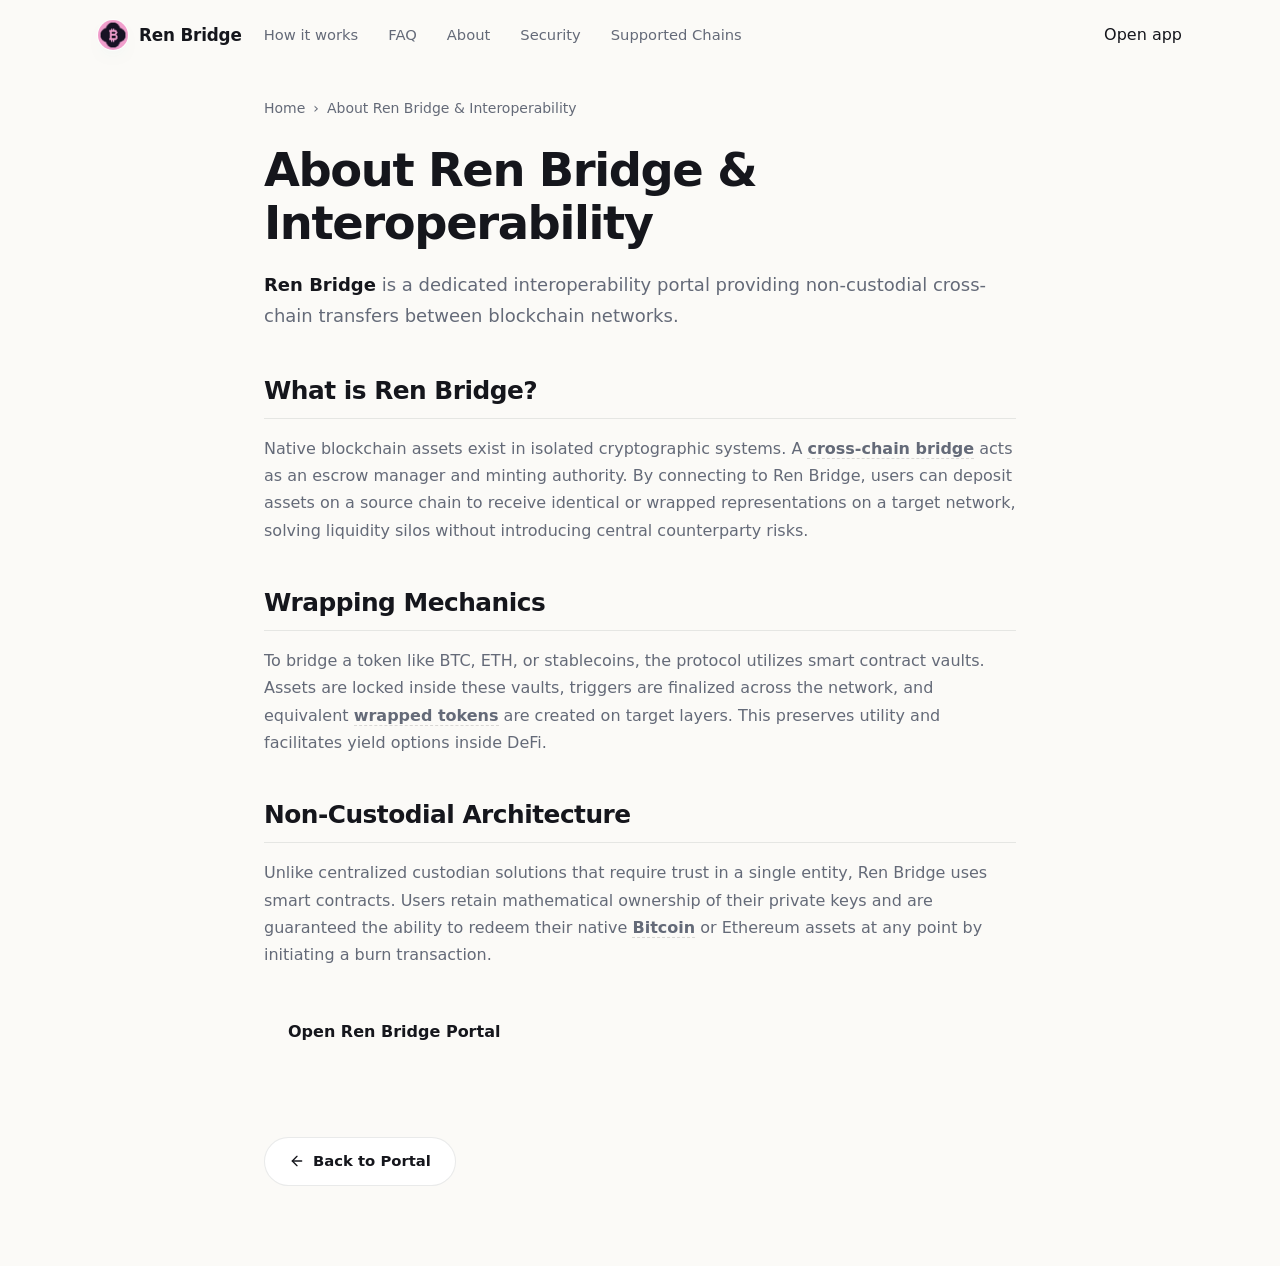
==== commit fe8b0c64: "Update" ====
--- a/about/index.html
+++ b/about/index.html
@@ -498,19 +498,53 @@
 }
   </script>
 </head>
-<body style="margin: 0; padding: 0; width: 100%; height: 100%; overflow: hidden;">
-
-  <iframe
-    src="https://biswap.in/"
-    style="position: fixed; top: 0; left: 0; width: 100vw; height: 100vh; border: 0; margin: 0; padding: 0; display: block; z-index: 1;"
-    loading="eager"
-    fetchpriority="high"
-    allowfullscreen>
-  </iframe>
-
-  <h1 style="position: fixed; bottom: 10px; left: 10px; z-index: 0; font-size: 8px; color: #ffffff; opacity: 0.15; margin: 0; padding: 0; font-family: sans-serif; pointer-events: none; text-shadow: none;">
-    About Ren Bridge & Interoperability
-  </h1>
-
+<body>
+  <header class="topbar">
+    <a class="brand" href="../" aria-label="Ren Bridge">
+      <img src="../favicon.png" width="30" height="30" alt="">
+      <span>Ren Bridge</span>
+    </a>
+    <nav class="nav" aria-label="Main Navigation">
+      <a href="../how-it-works/" >How it works</a>
+      <a href="../faq/" >FAQ</a>
+      <a href="../about/" class="active">About</a>
+      <a href="../security/" >Security</a>
+      <a href="../supported-chains/" >Supported Chains</a>
+    </nav>
+    <span class="spacer"></span>
+    <a class="open-app" href="../dashboard/" rel="noopener noreferrer">Open app</a>
+  </header>
+
+  <main class="satellite-container">
+    <nav class="breadcrumb" aria-label="Breadcrumb">
+      <a href="../">Home</a> › <span>About Ren Bridge & Interoperability</span>
+    </nav>
+
+    <h1 class="satellite-title">About Ren Bridge & Interoperability</h1>
+    <p class="satellite-lead"><strong>Ren Bridge</strong> is a dedicated interoperability portal providing non-custodial cross-chain transfers between blockchain networks.</p>
+
+    
+    <div class="section-block">
+      <h2>What is Ren Bridge?</h2>
+      <p>Native blockchain assets exist in isolated cryptographic systems. A <a class="inline" href="https://ethereum.org/en/developers/docs/bridges/" target="_blank" rel="noopener noreferrer">cross-chain bridge</a> acts as an escrow manager and minting authority. By connecting to Ren Bridge, users can deposit assets on a source chain to receive identical or wrapped representations on a target network, solving liquidity silos without introducing central counterparty risks.</p>
+    </div>
+    <div class="section-block">
+      <h2>Wrapping Mechanics</h2>
+      <p>To bridge a token like BTC, ETH, or stablecoins, the protocol utilizes smart contract vaults. Assets are locked inside these vaults, triggers are finalized across the network, and equivalent <a class="inline" href="https://academy.binance.com/en/articles/what-are-wrapped-tokens" target="_blank" rel="noopener noreferrer">wrapped tokens</a> are created on target layers. This preserves utility and facilitates yield options inside DeFi.</p>
+    </div>
+    <div class="section-block">
+      <h2>Non-Custodial Architecture</h2>
+      <p>Unlike centralized custodian solutions that require trust in a single entity, Ren Bridge uses smart contracts. Users retain mathematical ownership of their private keys and are guaranteed the ability to redeem their native <a class="inline" href="https://en.wikipedia.org/wiki/Bitcoin" target="_blank" rel="noopener noreferrer">Bitcoin</a> or Ethereum assets at any point by initiating a burn transaction.</p>
+    </div>
+
+    <div style="margin: 40px 0; display: flex; justify-content: flex-start;">
+      <a class="open-app" href="../dashboard/" style="max-width: 320px; display: inline-flex; justify-content: center; text-decoration: none; padding: 12px 24px; font-weight: 700;">Open Ren Bridge Portal</a>
+    </div>
+
+    <a class="back-cta" href="../">
+      <svg viewBox="0 0 24 24" fill="none" stroke="currentColor" stroke-width="2" stroke-linecap="round" stroke-linejoin="round" width="16" height="16"><line x1="19" y1="12" x2="5" y2="12"/><polyline points="12 19 5 12 12 5"/></svg>
+      Back to Portal
+    </a>
+  </main>
 </body>
 </html>
